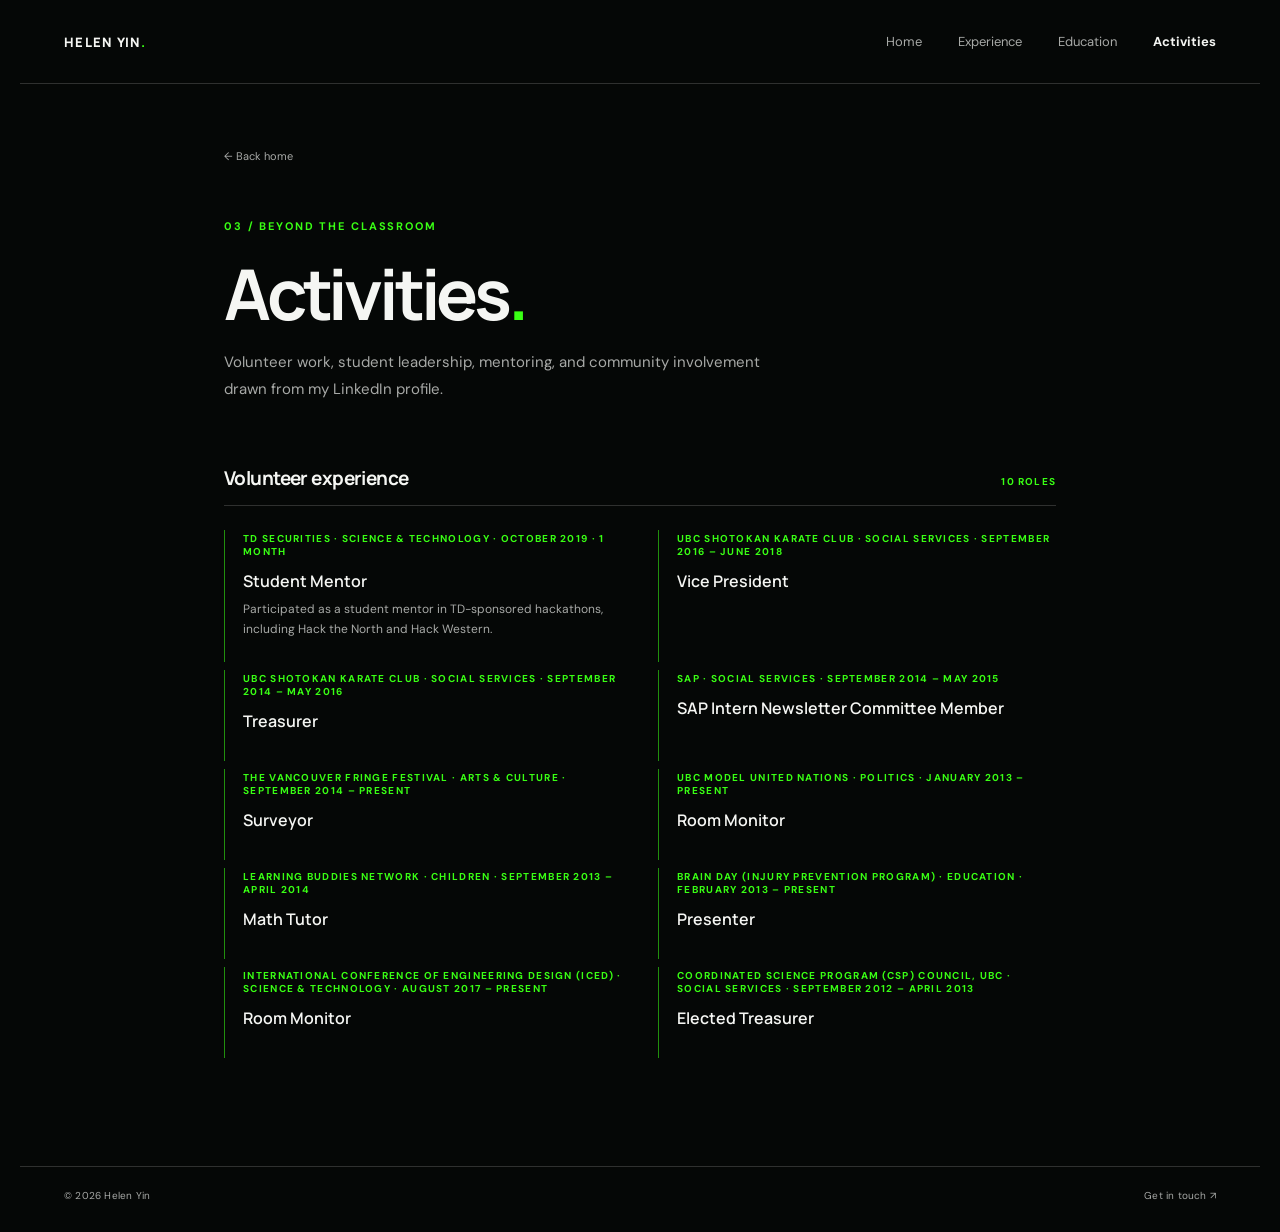
==== activities.html @ 6abc5407 "Publish Helen Yin portfolio website" ====
<!doctype html>
<html lang="en">
<head><meta charset="utf-8"><meta name="viewport" content="width=device-width, initial-scale=1"><meta name="description" content="Activities and interests for Helen Yin."><title>Activities | Helen Yin</title><link rel="stylesheet" href="styles.css"></head>
<body>
  <div class="ambient-backdrop" aria-hidden="true"><video autoplay muted loop playsinline><source src="https://api.getlayers.ai/storage/v1/object/public/public/assets/loopstack-f8c64439bf/flower.mp4" type="video/mp4"></video></div>
  <img class="ambient-shade" src="https://api.getlayers.ai/storage/v1/object/public/public/assets/loopstack-f8c64439bf/black_gradient.svg" alt="" aria-hidden="true">
  <header class="site-header"><a class="wordmark" href="index.html">HELEN YIN<span aria-hidden="true">.</span></a><button class="menu-toggle" aria-expanded="false" aria-controls="site-nav">Menu</button><nav id="site-nav" class="site-nav" aria-label="Main navigation"><a href="index.html">Home</a><a href="experience.html">Experience</a><a href="education.html">Education</a><a class="active" aria-current="page" href="activities.html">Activities</a></nav></header>
  <main class="page-main"><a class="back-link" href="index.html">← Back home</a><p class="eyebrow">03 / Beyond the classroom</p><h1 class="page-title">Activities<span>.</span></h1><p class="page-intro">Volunteer work, student leadership, mentoring, and community involvement drawn from my LinkedIn profile.</p>
    <section class="content-section"><div class="section-heading"><h2>Volunteer experience</h2><span>10 roles</span></div>
      <div class="activity-list">
        <article class="activity-entry"><div class="entry-meta">TD SECURITIES · SCIENCE &amp; TECHNOLOGY · OCTOBER 2019 · 1 MONTH</div><h3>Student Mentor</h3><p>Participated as a student mentor in TD-sponsored hackathons, including Hack the North and Hack Western.</p></article>
        <article class="activity-entry"><div class="entry-meta">UBC SHOTOKAN KARATE CLUB · SOCIAL SERVICES · SEPTEMBER 2016 – JUNE 2018</div><h3>Vice President</h3></article>
        <article class="activity-entry"><div class="entry-meta">UBC SHOTOKAN KARATE CLUB · SOCIAL SERVICES · SEPTEMBER 2014 – MAY 2016</div><h3>Treasurer</h3></article>
        <article class="activity-entry"><div class="entry-meta">SAP · SOCIAL SERVICES · SEPTEMBER 2014 – MAY 2015</div><h3>SAP Intern Newsletter Committee Member</h3></article>
        <article class="activity-entry"><div class="entry-meta">THE VANCOUVER FRINGE FESTIVAL · ARTS &amp; CULTURE · SEPTEMBER 2014 – PRESENT</div><h3>Surveyor</h3></article>
        <article class="activity-entry"><div class="entry-meta">UBC MODEL UNITED NATIONS · POLITICS · JANUARY 2013 – PRESENT</div><h3>Room Monitor</h3></article>
        <article class="activity-entry"><div class="entry-meta">LEARNING BUDDIES NETWORK · CHILDREN · SEPTEMBER 2013 – APRIL 2014</div><h3>Math Tutor</h3></article>
        <article class="activity-entry"><div class="entry-meta">BRAIN DAY (INJURY PREVENTION PROGRAM) · EDUCATION · FEBRUARY 2013 – PRESENT</div><h3>Presenter</h3></article>
        <article class="activity-entry"><div class="entry-meta">INTERNATIONAL CONFERENCE OF ENGINEERING DESIGN (ICED) · SCIENCE &amp; TECHNOLOGY · AUGUST 2017 – PRESENT</div><h3>Room Monitor</h3></article>
        <article class="activity-entry"><div class="entry-meta">COORDINATED SCIENCE PROGRAM (CSP) COUNCIL, UBC · SOCIAL SERVICES · SEPTEMBER 2012 – APRIL 2013</div><h3>Elected Treasurer</h3></article>
      </div>
    </section>
  </main><footer class="site-footer"><span>© <span data-year></span> Helen Yin</span><a href="mailto:hksh.yin@gmail.com">Get in touch ↗</a></footer><script src="script.js"></script>
</body></html>
---- styles.css ----
@import url('https://fonts.googleapis.com/css2?family=DM+Sans:wght@400;500;600;700&family=Manrope:wght@400;500;600;700;800&display=swap');

:root{--ink:#f5f6f3;--muted:rgba(245,246,243,.68);--paper:#050706;--green:#39ff14;--line:rgba(255,255,255,.17);--accent:#39ff14;--sans:'DM Sans',sans-serif;--display:'Manrope',sans-serif}
*{box-sizing:border-box}
html{min-height:100%;scroll-behavior:smooth}
body{margin:0;min-height:100vh;background:var(--paper);color:var(--ink);font-family:var(--sans);-webkit-font-smoothing:antialiased}
a{color:inherit;text-decoration:none}
.ambient-backdrop{position:fixed;inset:0;z-index:0;overflow:hidden;pointer-events:none;background:#050706}
.ambient-backdrop video{position:absolute;inset:0;width:100%;height:100%;object-fit:cover;object-position:center 58%;opacity:.5}
.ambient-shade{position:fixed;top:-42vh;left:0;width:100vw;height:auto;z-index:0;pointer-events:none;opacity:.7}
.site-header{height:84px;max-width:1240px;margin:auto;padding:0 44px;display:flex;align-items:center;justify-content:space-between;border-bottom:1px solid var(--line);position:relative;z-index:1}
.wordmark{font:800 13px var(--display);letter-spacing:.1em}.wordmark span,.page-title span{color:var(--green)}
.site-nav{display:flex;gap:36px;align-items:center}.site-nav a{font-size:13px;color:var(--muted);transition:color .2s}.site-nav a:hover,.site-nav a.active{color:var(--ink)}.site-nav a.active{font-weight:700}
.menu-toggle{display:none;border:1px solid var(--line);background:rgba(0,0,0,.55);border-radius:999px;padding:9px 14px;font:600 12px var(--sans);color:var(--ink)}
.welcome{max-width:1240px;margin:0 auto;padding:104px 44px 82px;min-height:530px;position:relative;z-index:1}
.eyebrow{margin:0 0 22px;color:var(--green);font-size:11px;font-weight:700;letter-spacing:.17em;text-transform:uppercase}
h1,h2,h3,p{margin-top:0}.welcome h1{font:700 clamp(48px,7vw,82px)/1.09 var(--display);letter-spacing:-.065em;margin:0;max-width:850px}.welcome h1 span{color:rgba(255,255,255,.67)}.welcome-copy{max-width:485px;margin:24px 0 28px;color:var(--muted);font-size:15px;line-height:1.8}
.button{display:inline-flex;gap:28px;align-items:center;background:var(--green);color:#050706;padding:15px 20px;font-size:12px;font-weight:700;border-radius:999px;transition:transform .2s,background .2s}.button:hover{transform:translateY(-2px);background:#fff}.button span{font-size:16px}
.welcome-note{margin-top:62px;color:var(--muted);font-size:11px;letter-spacing:.02em;display:flex;align-items:center;gap:10px}.note-dot{width:7px;height:7px;border-radius:50%;background:var(--green);box-shadow:0 0 10px rgba(57,255,20,.7)}
.home-links{position:relative;z-index:1;max-width:1152px;margin:0 auto;padding:0 0 96px;display:grid;grid-template-columns:repeat(3,1fr);border-top:1px solid var(--line)}.section-card{padding:25px 24px 22px 0;border-bottom:1px solid var(--line);display:grid;grid-template-columns:40px 1fr 20px;align-items:start;gap:10px;transition:padding .2s}.section-card+.section-card{padding-left:24px;border-left:1px solid var(--line)}.section-card:hover{padding-top:20px}.card-number{color:var(--green);font-size:10px;font-weight:700}.section-card strong,.section-card small{display:block}.section-card strong{font:700 15px var(--display);margin-bottom:7px}.section-card small{font-size:11px;color:var(--muted)}.arrow{justify-self:end;color:var(--green);font-size:15px}
.site-footer{position:relative;z-index:1;max-width:1240px;margin:auto;padding:22px 44px 30px;border-top:1px solid var(--line);display:flex;justify-content:space-between;color:var(--muted);font-size:10px;letter-spacing:.02em}
.page-main{position:relative;z-index:1;max-width:920px;margin:0 auto;padding:60px 44px 100px;min-height:calc(100vh - 150px)}.back-link{display:inline-block;margin-bottom:56px;font-size:11px;color:var(--muted)}.back-link:hover{color:var(--ink)}.page-title{font:700 clamp(46px,7vw,70px)/1.1 var(--display);letter-spacing:-.06em;margin:0 0 17px}.page-intro{max-width:570px;color:var(--muted);font-size:15px;line-height:1.8;margin:0 0 62px}.content-section{margin-top:45px}.section-heading{display:flex;align-items:baseline;justify-content:space-between;border-bottom:1px solid var(--line);padding-bottom:14px;margin-bottom:24px}.section-heading h2{font:700 19px var(--display);letter-spacing:-.03em;margin:0}.section-heading span{font-size:10px;color:var(--green);text-transform:uppercase;letter-spacing:.12em;font-weight:700}.placeholder-entry{border-left:2px solid var(--accent);padding:2px 0 4px 22px;max-width:620px}.entry-meta{color:var(--green);font-size:10px;font-weight:700;letter-spacing:.13em;margin-bottom:12px}.placeholder-entry h3{font:700 18px var(--display);margin-bottom:8px}.placeholder-entry p,.section-note{font-size:13px;line-height:1.8;color:var(--muted);max-width:580px;margin-bottom:0}.placeholder-entry h3 .role-dates{display:block;margin:5px 0 0;font:500 11px var(--sans);letter-spacing:0;color:var(--muted)}.secondary-entry{margin-top:32px}
.activity-list{display:grid;grid-template-columns:1fr 1fr;gap:0 36px}.activity-entry{border-left:1px solid rgba(57,255,20,.55);padding:2px 0 22px 18px;margin:0 0 8px}.activity-entry h3{font:600 16px var(--display);margin:0 0 7px}.activity-entry p{font-size:12px;line-height:1.7;color:var(--muted);margin:0;max-width:430px}
@media(max-width:800px){.site-header{padding:0 26px}.welcome{padding:82px 26px 60px;min-height:auto}.home-links{margin:0 26px;padding-bottom:65px}.section-card{grid-template-columns:28px 1fr 16px}.section-card+.section-card{padding-left:15px}.site-footer{padding-left:26px;padding-right:26px}.page-main{padding:42px 26px 80px}}
@media(max-width:620px){.site-header{height:70px;position:relative}.menu-toggle{display:block}.site-nav{display:none;position:absolute;top:69px;left:0;right:0;padding:15px 26px 20px;background:rgba(5,7,6,.96);backdrop-filter:blur(12px);border-bottom:1px solid var(--line);z-index:2;gap:18px;align-items:flex-start;flex-direction:column}.site-nav.open{display:flex}.welcome{padding-top:68px}.welcome h1{font-size:53px}.welcome-copy{font-size:14px}.welcome-note{margin-top:48px;line-height:1.6}.home-links{grid-template-columns:1fr;margin:0 26px}.section-card,.section-card+.section-card{padding:19px 0;border-left:0}.site-footer{gap:12px;flex-direction:column}.back-link{margin-bottom:43px}.page-intro{margin-bottom:47px}.activity-list{grid-template-columns:1fr}}
@media(prefers-reduced-motion:reduce){html{scroll-behavior:auto}.ambient-backdrop video{display:none}}
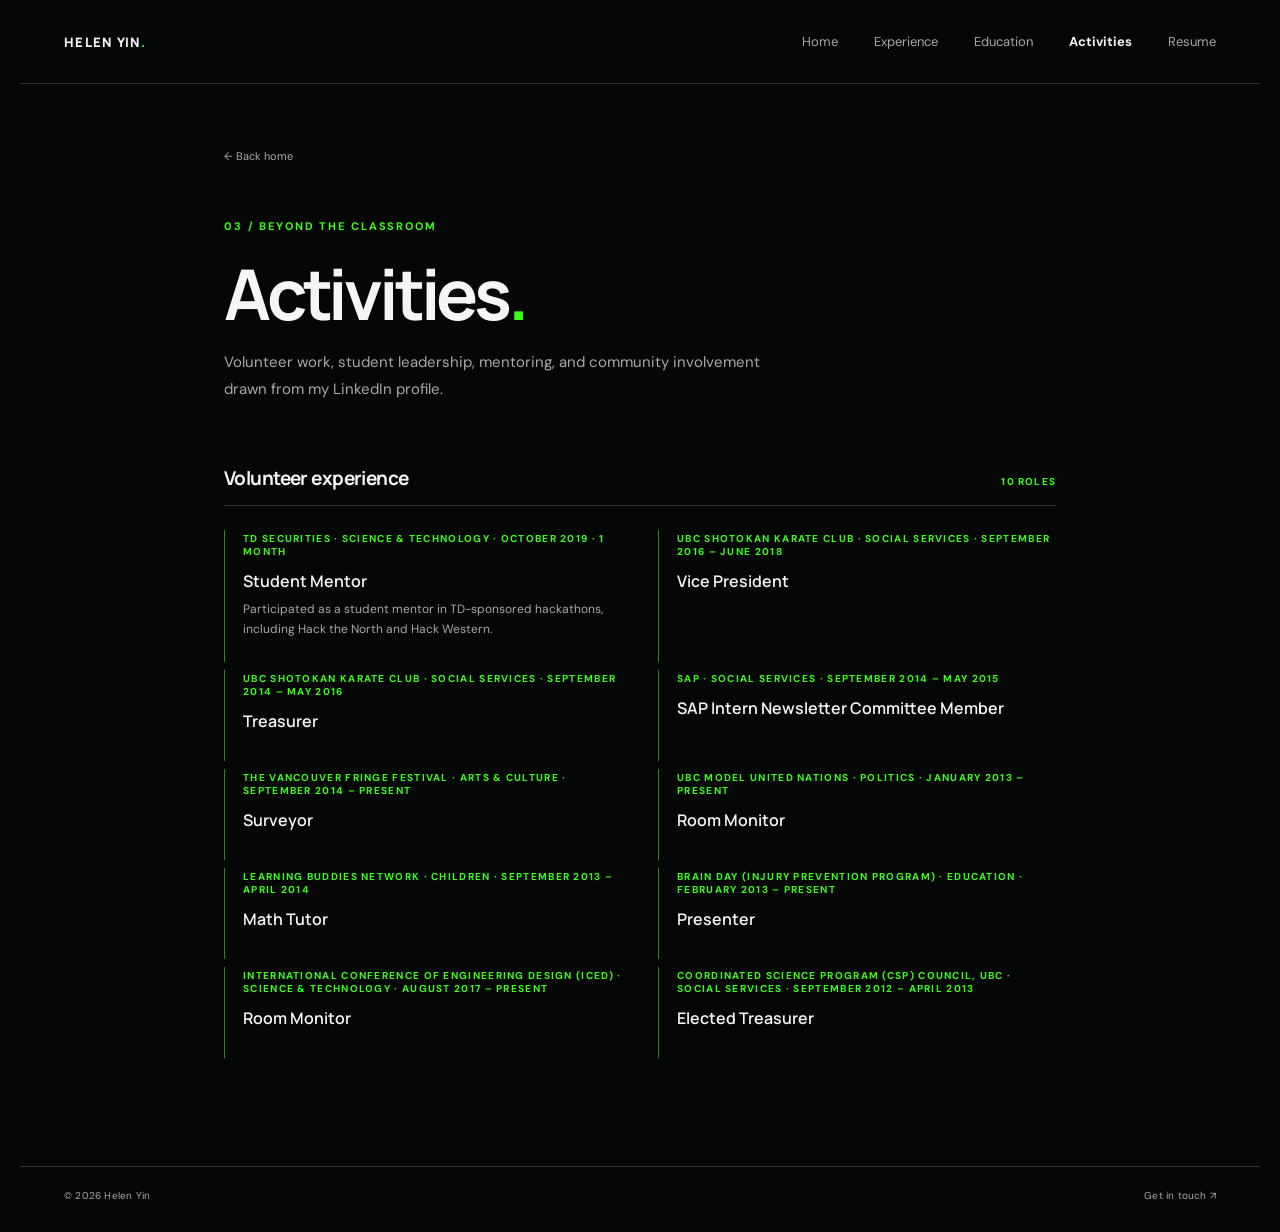
==== commit 71f912a7: "Add resume page and navigation" ====
--- a/activities.html
+++ b/activities.html
@@ -4,7 +4,7 @@
 <body>
   <div class="ambient-backdrop" aria-hidden="true"><video autoplay muted loop playsinline><source src="https://api.getlayers.ai/storage/v1/object/public/public/assets/loopstack-f8c64439bf/flower.mp4" type="video/mp4"></video></div>
   <img class="ambient-shade" src="https://api.getlayers.ai/storage/v1/object/public/public/assets/loopstack-f8c64439bf/black_gradient.svg" alt="" aria-hidden="true">
-  <header class="site-header"><a class="wordmark" href="index.html">HELEN YIN<span aria-hidden="true">.</span></a><button class="menu-toggle" aria-expanded="false" aria-controls="site-nav">Menu</button><nav id="site-nav" class="site-nav" aria-label="Main navigation"><a href="index.html">Home</a><a href="experience.html">Experience</a><a href="education.html">Education</a><a class="active" aria-current="page" href="activities.html">Activities</a></nav></header>
+  <header class="site-header"><a class="wordmark" href="index.html">HELEN YIN<span aria-hidden="true">.</span></a><button class="menu-toggle" aria-expanded="false" aria-controls="site-nav">Menu</button><nav id="site-nav" class="site-nav" aria-label="Main navigation"><a href="index.html">Home</a><a href="experience.html">Experience</a><a href="education.html">Education</a><a class="active" aria-current="page" href="activities.html">Activities</a><a href="resume.html">Resume</a></nav></header>
   <main class="page-main"><a class="back-link" href="index.html">← Back home</a><p class="eyebrow">03 / Beyond the classroom</p><h1 class="page-title">Activities<span>.</span></h1><p class="page-intro">Volunteer work, student leadership, mentoring, and community involvement drawn from my LinkedIn profile.</p>
     <section class="content-section"><div class="section-heading"><h2>Volunteer experience</h2><span>10 roles</span></div>
       <div class="activity-list">
--- a/styles.css
+++ b/styles.css
@@ -21,6 +21,8 @@
 .site-footer{position:relative;z-index:1;max-width:1240px;margin:auto;padding:22px 44px 30px;border-top:1px solid var(--line);display:flex;justify-content:space-between;color:var(--muted);font-size:10px;letter-spacing:.02em}
 .page-main{position:relative;z-index:1;max-width:920px;margin:0 auto;padding:60px 44px 100px;min-height:calc(100vh - 150px)}.back-link{display:inline-block;margin-bottom:56px;font-size:11px;color:var(--muted)}.back-link:hover{color:var(--ink)}.page-title{font:700 clamp(46px,7vw,70px)/1.1 var(--display);letter-spacing:-.06em;margin:0 0 17px}.page-intro{max-width:570px;color:var(--muted);font-size:15px;line-height:1.8;margin:0 0 62px}.content-section{margin-top:45px}.section-heading{display:flex;align-items:baseline;justify-content:space-between;border-bottom:1px solid var(--line);padding-bottom:14px;margin-bottom:24px}.section-heading h2{font:700 19px var(--display);letter-spacing:-.03em;margin:0}.section-heading span{font-size:10px;color:var(--green);text-transform:uppercase;letter-spacing:.12em;font-weight:700}.placeholder-entry{border-left:2px solid var(--accent);padding:2px 0 4px 22px;max-width:620px}.entry-meta{color:var(--green);font-size:10px;font-weight:700;letter-spacing:.13em;margin-bottom:12px}.placeholder-entry h3{font:700 18px var(--display);margin-bottom:8px}.placeholder-entry p,.section-note{font-size:13px;line-height:1.8;color:var(--muted);max-width:580px;margin-bottom:0}.placeholder-entry h3 .role-dates{display:block;margin:5px 0 0;font:500 11px var(--sans);letter-spacing:0;color:var(--muted)}.secondary-entry{margin-top:32px}
 .activity-list{display:grid;grid-template-columns:1fr 1fr;gap:0 36px}.activity-entry{border-left:1px solid rgba(57,255,20,.55);padding:2px 0 22px 18px;margin:0 0 8px}.activity-entry h3{font:600 16px var(--display);margin:0 0 7px}.activity-entry p{font-size:12px;line-height:1.7;color:var(--muted);margin:0;max-width:430px}
+.resume-main{max-width:1100px}.resume-toolbar{display:flex;justify-content:space-between;align-items:center;gap:20px;margin:-28px 0 22px}.resume-format{font-size:11px;color:var(--muted);letter-spacing:.06em;text-transform:uppercase}.resume-viewer{height:min(82vh,1100px);min-height:620px;overflow:hidden;border:1px solid var(--line);border-radius:12px;background:#fff}.resume-viewer iframe{display:block;width:100%;height:100%;border:0;background:#fff}
 @media(max-width:800px){.site-header{padding:0 26px}.welcome{padding:82px 26px 60px;min-height:auto}.home-links{margin:0 26px;padding-bottom:65px}.section-card{grid-template-columns:28px 1fr 16px}.section-card+.section-card{padding-left:15px}.site-footer{padding-left:26px;padding-right:26px}.page-main{padding:42px 26px 80px}}
 @media(max-width:620px){.site-header{height:70px;position:relative}.menu-toggle{display:block}.site-nav{display:none;position:absolute;top:69px;left:0;right:0;padding:15px 26px 20px;background:rgba(5,7,6,.96);backdrop-filter:blur(12px);border-bottom:1px solid var(--line);z-index:2;gap:18px;align-items:flex-start;flex-direction:column}.site-nav.open{display:flex}.welcome{padding-top:68px}.welcome h1{font-size:53px}.welcome-copy{font-size:14px}.welcome-note{margin-top:48px;line-height:1.6}.home-links{grid-template-columns:1fr;margin:0 26px}.section-card,.section-card+.section-card{padding:19px 0;border-left:0}.site-footer{gap:12px;flex-direction:column}.back-link{margin-bottom:43px}.page-intro{margin-bottom:47px}.activity-list{grid-template-columns:1fr}}
+@media(max-width:620px){.resume-toolbar{align-items:flex-start;flex-direction:column;margin-top:-18px}.resume-viewer{height:72vh;min-height:480px}}
 @media(prefers-reduced-motion:reduce){html{scroll-behavior:auto}.ambient-backdrop video{display:none}}
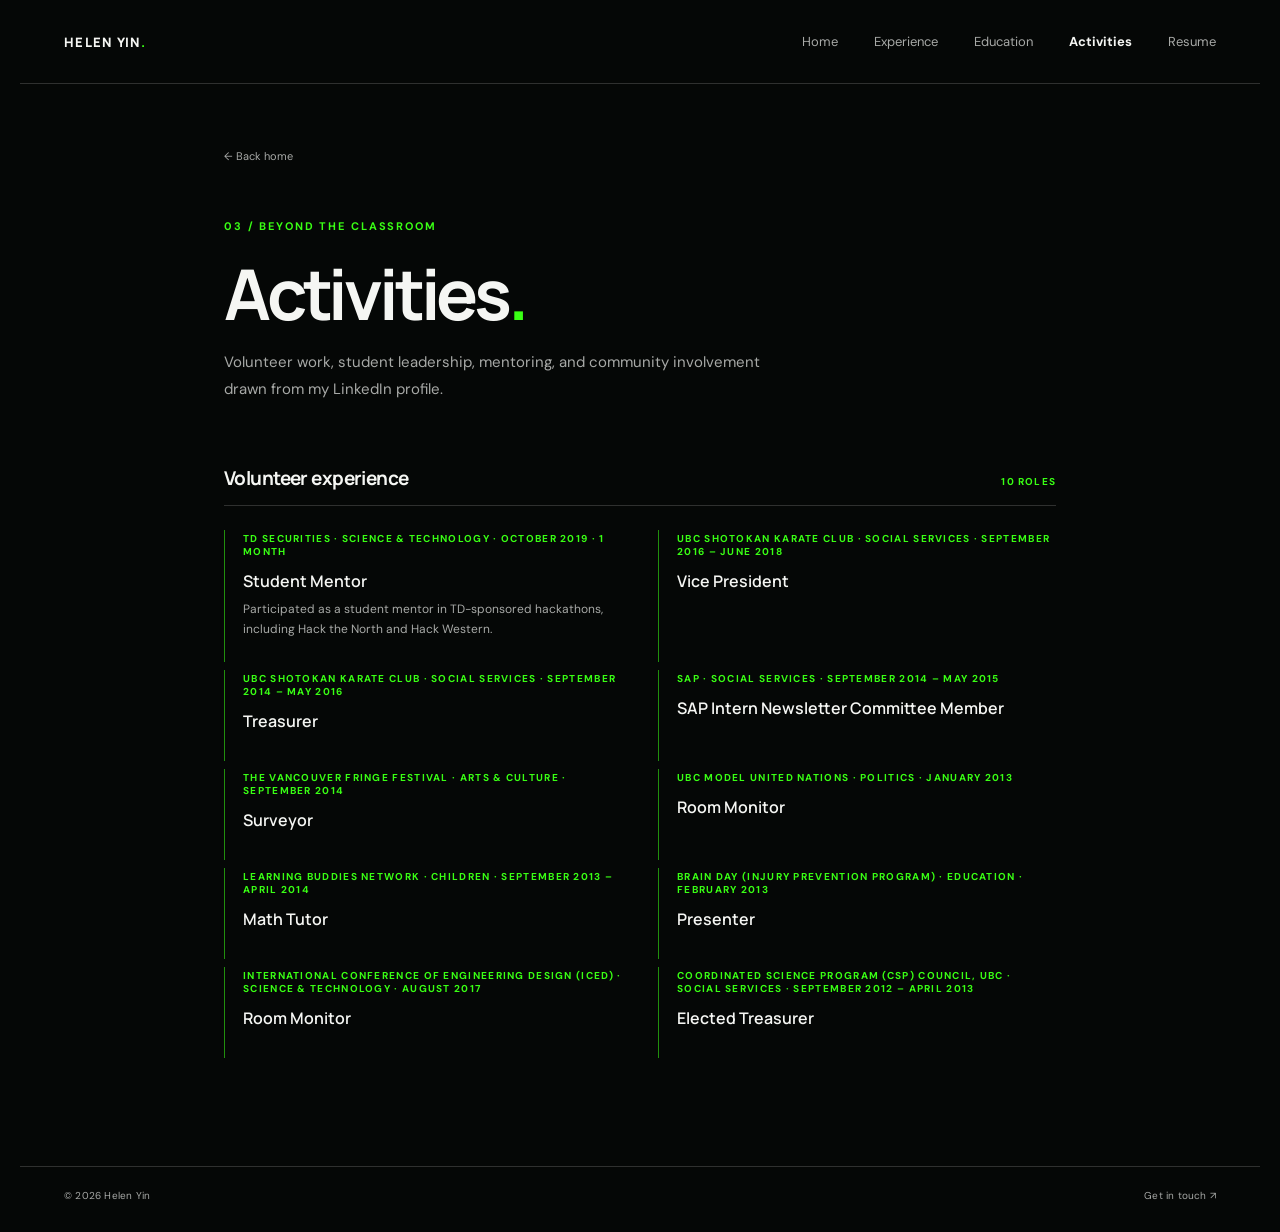
==== commit 794bdaab: "Update portfolio content from latest resume" ====
--- a/activities.html
+++ b/activities.html
@@ -12,11 +12,11 @@
         <article class="activity-entry"><div class="entry-meta">UBC SHOTOKAN KARATE CLUB · SOCIAL SERVICES · SEPTEMBER 2016 – JUNE 2018</div><h3>Vice President</h3></article>
         <article class="activity-entry"><div class="entry-meta">UBC SHOTOKAN KARATE CLUB · SOCIAL SERVICES · SEPTEMBER 2014 – MAY 2016</div><h3>Treasurer</h3></article>
         <article class="activity-entry"><div class="entry-meta">SAP · SOCIAL SERVICES · SEPTEMBER 2014 – MAY 2015</div><h3>SAP Intern Newsletter Committee Member</h3></article>
-        <article class="activity-entry"><div class="entry-meta">THE VANCOUVER FRINGE FESTIVAL · ARTS &amp; CULTURE · SEPTEMBER 2014 – PRESENT</div><h3>Surveyor</h3></article>
-        <article class="activity-entry"><div class="entry-meta">UBC MODEL UNITED NATIONS · POLITICS · JANUARY 2013 – PRESENT</div><h3>Room Monitor</h3></article>
+        <article class="activity-entry"><div class="entry-meta">THE VANCOUVER FRINGE FESTIVAL · ARTS &amp; CULTURE · SEPTEMBER 2014</div><h3>Surveyor</h3></article>
+        <article class="activity-entry"><div class="entry-meta">UBC MODEL UNITED NATIONS · POLITICS · JANUARY 2013</div><h3>Room Monitor</h3></article>
         <article class="activity-entry"><div class="entry-meta">LEARNING BUDDIES NETWORK · CHILDREN · SEPTEMBER 2013 – APRIL 2014</div><h3>Math Tutor</h3></article>
-        <article class="activity-entry"><div class="entry-meta">BRAIN DAY (INJURY PREVENTION PROGRAM) · EDUCATION · FEBRUARY 2013 – PRESENT</div><h3>Presenter</h3></article>
-        <article class="activity-entry"><div class="entry-meta">INTERNATIONAL CONFERENCE OF ENGINEERING DESIGN (ICED) · SCIENCE &amp; TECHNOLOGY · AUGUST 2017 – PRESENT</div><h3>Room Monitor</h3></article>
+        <article class="activity-entry"><div class="entry-meta">BRAIN DAY (INJURY PREVENTION PROGRAM) · EDUCATION · FEBRUARY 2013</div><h3>Presenter</h3></article>
+        <article class="activity-entry"><div class="entry-meta">INTERNATIONAL CONFERENCE OF ENGINEERING DESIGN (ICED) · SCIENCE &amp; TECHNOLOGY · AUGUST 2017</div><h3>Room Monitor</h3></article>
         <article class="activity-entry"><div class="entry-meta">COORDINATED SCIENCE PROGRAM (CSP) COUNCIL, UBC · SOCIAL SERVICES · SEPTEMBER 2012 – APRIL 2013</div><h3>Elected Treasurer</h3></article>
       </div>
     </section>
--- a/styles.css
+++ b/styles.css
@@ -8,7 +8,7 @@
 .ambient-backdrop{position:fixed;inset:0;z-index:0;overflow:hidden;pointer-events:none;background:#050706}
 .ambient-backdrop video{position:absolute;inset:0;width:100%;height:100%;object-fit:cover;object-position:center 58%;opacity:.5}
 .ambient-shade{position:fixed;top:-42vh;left:0;width:100vw;height:auto;z-index:0;pointer-events:none;opacity:.7}
-.site-header{height:84px;max-width:1240px;margin:auto;padding:0 44px;display:flex;align-items:center;justify-content:space-between;border-bottom:1px solid var(--line);position:relative;z-index:1}
+.site-header{height:84px;max-width:1240px;margin:auto;padding:0 44px;display:flex;align-items:center;justify-content:space-between;border-bottom:1px solid var(--line);position:relative;z-index:10}
 .wordmark{font:800 13px var(--display);letter-spacing:.1em}.wordmark span,.page-title span{color:var(--green)}
 .site-nav{display:flex;gap:36px;align-items:center}.site-nav a{font-size:13px;color:var(--muted);transition:color .2s}.site-nav a:hover,.site-nav a.active{color:var(--ink)}.site-nav a.active{font-weight:700}
 .menu-toggle{display:none;border:1px solid var(--line);background:rgba(0,0,0,.55);border-radius:999px;padding:9px 14px;font:600 12px var(--sans);color:var(--ink)}
@@ -21,8 +21,8 @@
 .site-footer{position:relative;z-index:1;max-width:1240px;margin:auto;padding:22px 44px 30px;border-top:1px solid var(--line);display:flex;justify-content:space-between;color:var(--muted);font-size:10px;letter-spacing:.02em}
 .page-main{position:relative;z-index:1;max-width:920px;margin:0 auto;padding:60px 44px 100px;min-height:calc(100vh - 150px)}.back-link{display:inline-block;margin-bottom:56px;font-size:11px;color:var(--muted)}.back-link:hover{color:var(--ink)}.page-title{font:700 clamp(46px,7vw,70px)/1.1 var(--display);letter-spacing:-.06em;margin:0 0 17px}.page-intro{max-width:570px;color:var(--muted);font-size:15px;line-height:1.8;margin:0 0 62px}.content-section{margin-top:45px}.section-heading{display:flex;align-items:baseline;justify-content:space-between;border-bottom:1px solid var(--line);padding-bottom:14px;margin-bottom:24px}.section-heading h2{font:700 19px var(--display);letter-spacing:-.03em;margin:0}.section-heading span{font-size:10px;color:var(--green);text-transform:uppercase;letter-spacing:.12em;font-weight:700}.placeholder-entry{border-left:2px solid var(--accent);padding:2px 0 4px 22px;max-width:620px}.entry-meta{color:var(--green);font-size:10px;font-weight:700;letter-spacing:.13em;margin-bottom:12px}.placeholder-entry h3{font:700 18px var(--display);margin-bottom:8px}.placeholder-entry p,.section-note{font-size:13px;line-height:1.8;color:var(--muted);max-width:580px;margin-bottom:0}.placeholder-entry h3 .role-dates{display:block;margin:5px 0 0;font:500 11px var(--sans);letter-spacing:0;color:var(--muted)}.secondary-entry{margin-top:32px}
 .activity-list{display:grid;grid-template-columns:1fr 1fr;gap:0 36px}.activity-entry{border-left:1px solid rgba(57,255,20,.55);padding:2px 0 22px 18px;margin:0 0 8px}.activity-entry h3{font:600 16px var(--display);margin:0 0 7px}.activity-entry p{font-size:12px;line-height:1.7;color:var(--muted);margin:0;max-width:430px}
-.resume-main{max-width:1100px}.resume-toolbar{display:flex;justify-content:space-between;align-items:center;gap:20px;margin:-28px 0 22px}.resume-format{font-size:11px;color:var(--muted);letter-spacing:.06em;text-transform:uppercase}.resume-viewer{height:min(82vh,1100px);min-height:620px;overflow:hidden;border:1px solid var(--line);border-radius:12px;background:#fff}.resume-viewer iframe{display:block;width:100%;height:100%;border:0;background:#fff}
+.resume-main{max-width:1100px}.resume-toolbar{display:flex;flex-direction:column;align-items:flex-start;gap:0;margin:0 0 24px}.resume-format{font-size:11px;color:var(--muted);letter-spacing:.06em;text-transform:uppercase}.resume-toolbar .button{margin-top:18px;background:#b7ffad}.resume-viewer{height:min(82vh,1100px);min-height:620px;overflow:hidden;border:1px solid var(--line);border-radius:12px;background:#fff}.resume-viewer iframe{display:block;width:100%;height:100%;border:0;background:#fff}
 @media(max-width:800px){.site-header{padding:0 26px}.welcome{padding:82px 26px 60px;min-height:auto}.home-links{margin:0 26px;padding-bottom:65px}.section-card{grid-template-columns:28px 1fr 16px}.section-card+.section-card{padding-left:15px}.site-footer{padding-left:26px;padding-right:26px}.page-main{padding:42px 26px 80px}}
 @media(max-width:620px){.site-header{height:70px;position:relative}.menu-toggle{display:block}.site-nav{display:none;position:absolute;top:69px;left:0;right:0;padding:15px 26px 20px;background:rgba(5,7,6,.96);backdrop-filter:blur(12px);border-bottom:1px solid var(--line);z-index:2;gap:18px;align-items:flex-start;flex-direction:column}.site-nav.open{display:flex}.welcome{padding-top:68px}.welcome h1{font-size:53px}.welcome-copy{font-size:14px}.welcome-note{margin-top:48px;line-height:1.6}.home-links{grid-template-columns:1fr;margin:0 26px}.section-card,.section-card+.section-card{padding:19px 0;border-left:0}.site-footer{gap:12px;flex-direction:column}.back-link{margin-bottom:43px}.page-intro{margin-bottom:47px}.activity-list{grid-template-columns:1fr}}
-@media(max-width:620px){.resume-toolbar{align-items:flex-start;flex-direction:column;margin-top:-18px}.resume-viewer{height:72vh;min-height:480px}}
+@media(max-width:620px){.resume-toolbar{margin-top:0}.resume-viewer{height:72vh;min-height:480px}}
 @media(prefers-reduced-motion:reduce){html{scroll-behavior:auto}.ambient-backdrop video{display:none}}
